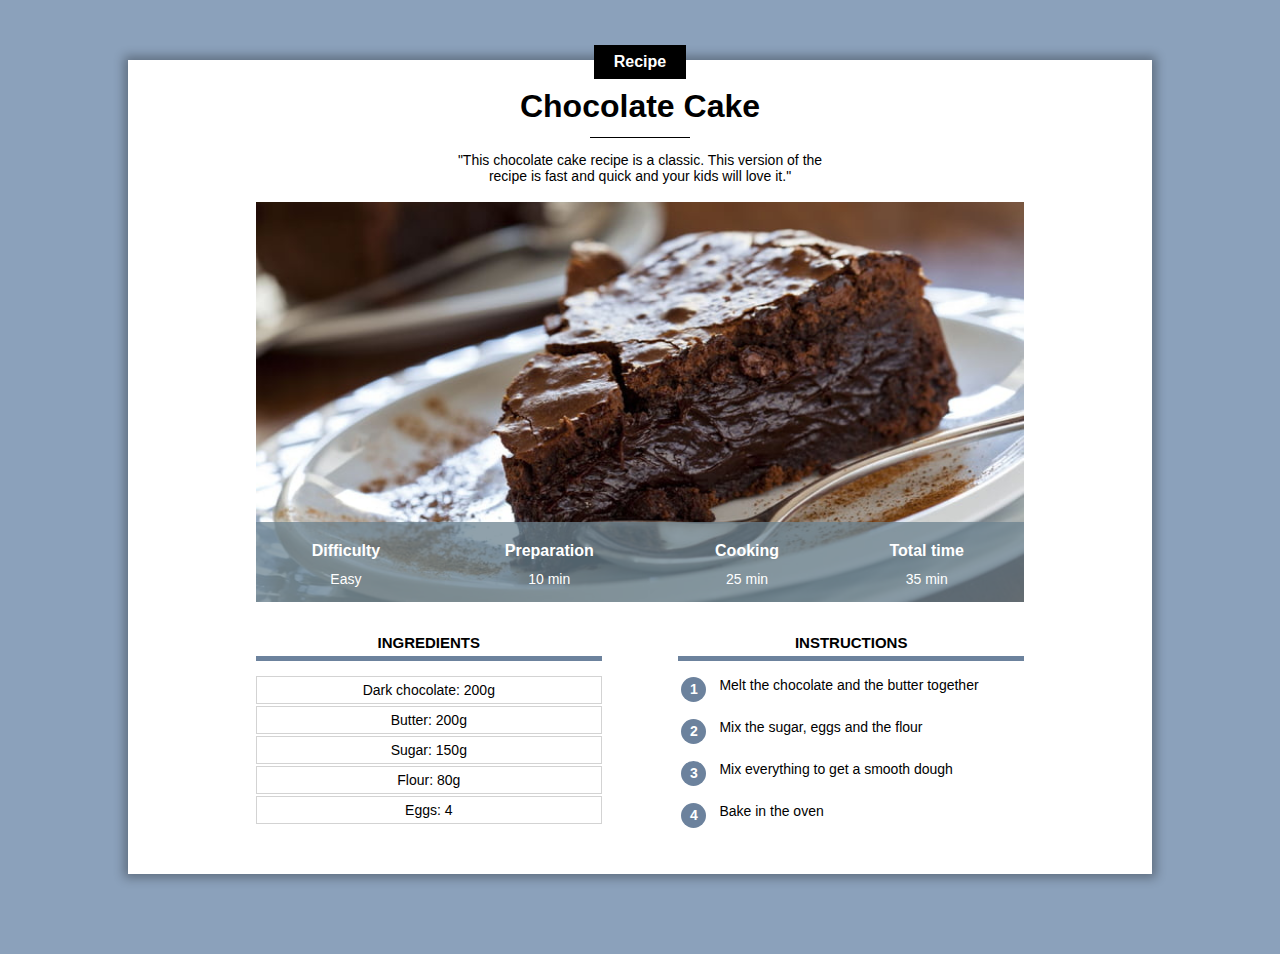
==== index.html @ fa5b0fcd "Rename recipe.html to index.html" ====
<!DOCTYPE html>
<html lang="en">
    <head>
        <title>Chocolate Cake</title>
        <meta charset="UTF-8">
        <link rel="stylesheet" href="recipe.css">
    </head>
    <body>
        <div class="content">
            <div class="center category">
                <p class="category">Recipe</p>
            </div>

            <h1>Chocolate Cake</h1>

            <div class="separator"></div>

            <div class="center">
                <p class="description">"This chocolate cake recipe is a classic. This version of the recipe is fast and quick and your kids will love it."</p>
            </div>

            <div class="info">
                <img class="center info" src="cake.jpg">

                <table class="info">
                    <tr>
                        <th>Difficulty</th>
                        <th>Preparation</th>
                        <th>Cooking</th>
                        <th>Total time</th>
                    </tr>
                    <tr>
                        <td>Easy</td>
                        <td>10 min</td>
                        <td>25 min</td>
                        <td>35 min</td>
                    </tr>
                </table>
            </div>

            <div>
                <div class="col1 col">
                    <h2>Ingredients</h2>
                    <div class="ingredients">
                        <p>Dark chocolate: 200g</p>
                        <p>Butter: 200g</p>
                        <p>Sugar: 150g</p>
                        <p>Flour: 80g</p>
                        <p>Eggs: 4</p>
                    </div>
                </div>

                <div class="col2 col">
                    <h2>Instructions</h2>
                    <table class="instructions">
                        <tr><td><p class="number"}>1</p></td><td class="instruction_step">Melt the chocolate and the butter together</td></tr>
                        <tr><td><p class="number"}>2</p></td><td class="instruction_step">Mix the sugar, eggs and the flour</td></tr>
                        <tr><td><p class="number"}>3</p></td><td class="instruction_step">Mix everything to get a smooth dough</td></tr>
                        <tr><td><p class="number"}>4</p></td><td class="instruction_step">Bake in the oven</td></tr>
                    </table>
                </div>
            </div>
        </div>
    </body>
</html>
---- recipe.css ----
* {
    overflow: auto;
}

body {
    background-color: #8BA1BB;
    font-family: Arial;
    margin: 0
}

div.content {
    background-color: white;
    margin: 60px 10% 80px 10%; 
    /* top, right, bottom, left */
    padding: 0px 10% 30px 10%;
    min-width: 360px;
    box-shadow: 0px 0px 10px 4px #00000050;
    overflow: visible;
}

h1 {
    text-align: center;
    margin-top: 5px;
    margin-bottom: 12px;
}

p.description {
    text-align: center;
    max-width: 400px;
    display: inline-block;
    font-size: 14px;
}

.center {
    text-align: center;
    width: 100%;
}

div.category {
    margin-bottom: 0px;
    margin-top: 0px;
    overflow: visible;
}

p.category {
    background-color: black;
    color: white;
    display: inline-block;
    margin-top: -15px;
    margin-bottom: 0px;
    padding: 8px 20px;
    font-weight: bold;
    font-size: 16px;
}

div.separator {
    height: 1px;
    width: 100px;
    background-color: black;
    margin-left: auto;
    margin-right: auto;
}

table.info {
    position:absolute; 
    bottom: 0px; 
    width: 100%; 
    color:white; 
    background-color: #6C8290C0; 
    height: 80px;
}

div.info {
    position:relative;
}

/* All the td of the table that has a info class */
table.info td {
    text-align: center;
    vertical-align: top;
    font-size: 14px;
}

table.info th {
    vertical-align: bottom;
    padding-bottom: 8px;
    font-size: 16px;
}

img.info {
    display: block;
    max-height: 400px;
    object-fit: cover;
    min-height: 200px;
    background-color: lightgray
}

div.col{
    width: 45%;
    margin-top: 20px;
}

div.col h2 {
    text-align: center;
    text-transform: uppercase;
    font-size: 15px;
    /* border: 10px solid black; */
    border-bottom: 5px solid #6C829D;
    padding-bottom: 5px;
}

div.col1 {
    display: inline-block;
    margin-right: 10%;
}

/* because col2 is a float, the content background won't follow if the col2 goes longer on the page. */
/* solution: add : overflow: auto; to the div.content. */
div.col2 {
    float: right; 
}

div.ingredients p {
    border: 1px solid lightgray;
    text-align: center;
    font-size: 14px;
    padding-top: 5px;
    padding-bottom: 5px;
    margin-top: 2px;
    margin-bottom: 2px;
}

table.instructions p.number {
    background-color: #6C829D;
    color: white;
    font-size: 14px;
    font-weight: bold;
    width: 25px;
    height: 25px;
    text-align: center;
    padding-top: 4px;
    box-sizing: border-box;
    border-radius: 50%;
    margin: 0;
}

table.instructions td.instruction_step {
    font-size: 14px;
    padding-left: 10px;
    padding-bottom: 10px;
}

table.instructions td{
    vertical-align: top;
}

table.instructions tr{
    height: 40px;
}
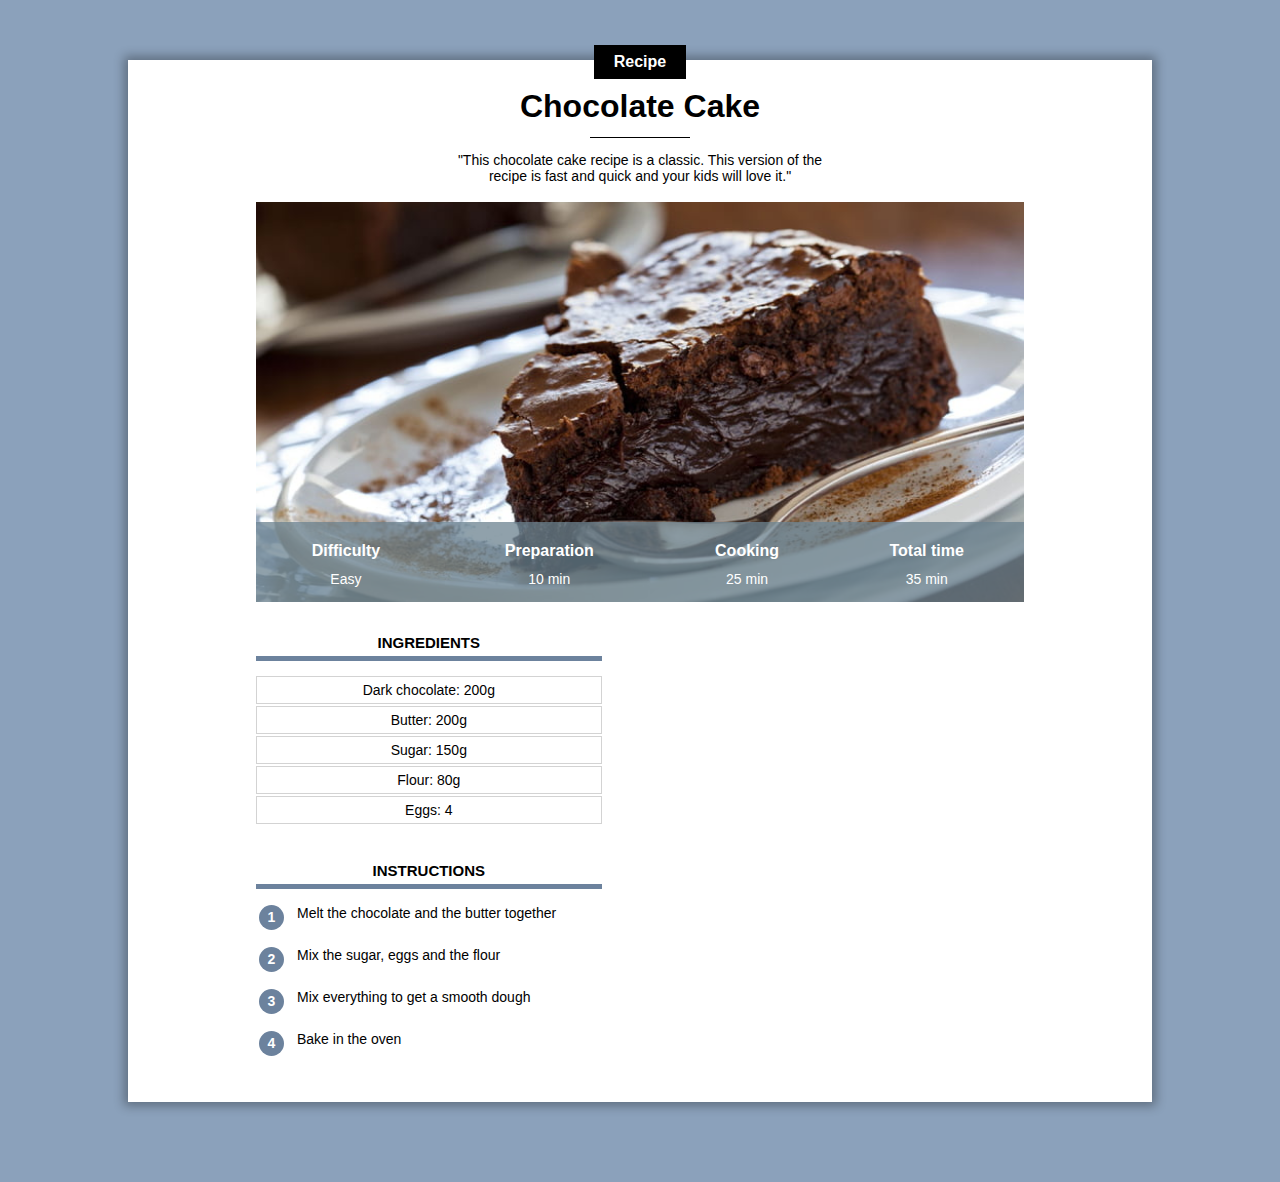
==== commit 9d5530f7: "Update index.html" ====
--- a/index.html
+++ b/index.html
@@ -3,6 +3,7 @@
     <head>
         <title>Chocolate Cake</title>
         <meta charset="UTF-8">
+        <meta name="viewport" content="width=device-width, initial-scale=1.0">
         <link rel="stylesheet" href="recipe.css">
     </head>
     <body>
--- a/recipe.css
+++ b/recipe.css
@@ -10,10 +10,9 @@
 
 div.content {
     background-color: white;
-    margin: 60px 10% 80px 10%; 
-    /* top, right, bottom, left */
-    padding: 0px 10% 30px 10%;
-    min-width: 360px;
+    margin:40px 8px 40px 8px;
+    padding: 0px 8px 20px 8px;
+    /* min-width: 360px; */
     box-shadow: 0px 0px 10px 4px #00000050;
     overflow: visible;
 }
@@ -61,30 +60,30 @@
     margin-right: auto;
 }
 
+div.info {
+    position:relative;
+}
+
 table.info {
     position:absolute; 
     bottom: 0px; 
     width: 100%; 
     color:white; 
     background-color: #6C8290C0; 
-    height: 80px;
-}
-
-div.info {
-    position:relative;
+    height: 50px;
 }
 
 /* All the td of the table that has a info class */
 table.info td {
     text-align: center;
     vertical-align: top;
-    font-size: 14px;
+    font-size: 12px;
 }
 
 table.info th {
     vertical-align: bottom;
     padding-bottom: 8px;
-    font-size: 16px;
+    font-size: 14px;
 }
 
 img.info {
@@ -96,7 +95,7 @@
 }
 
 div.col{
-    width: 45%;
+    width: 100%;
     margin-top: 20px;
 }
 
@@ -111,14 +110,13 @@
 
 div.col1 {
     display: inline-block;
-    margin-right: 10%;
 }
 
 /* because col2 is a float, the content background won't follow if the col2 goes longer on the page. */
 /* solution: add : overflow: auto; to the div.content. */
-div.col2 {
+/* div.col2 {
     float: right; 
-}
+} */
 
 div.ingredients p {
     border: 1px solid lightgray;
@@ -157,3 +155,34 @@
 table.instructions tr{
     height: 40px;
 }
+
+/* For desktop styles: */
+@media only screen and (min-width: 768px) {
+    div.content {
+        /* only set what you want to be changed. The rest can be the same as the initial div.content class so can be omitted. */
+        margin: 60px 10% 80px 10%; 
+        padding: 0px 10% 30px 10%;
+        min-width: 360px;
+    }
+
+    table.info {
+        height: 80px;
+    }
+
+    table.info td {
+        font-size: 14px;
+    }
+    
+    table.info th {
+        font-size: 16px;
+    }
+
+    div.col{
+        width: 45%;
+    }
+
+    div.col1 {
+        margin-right: 10%;
+    }
+
+  }
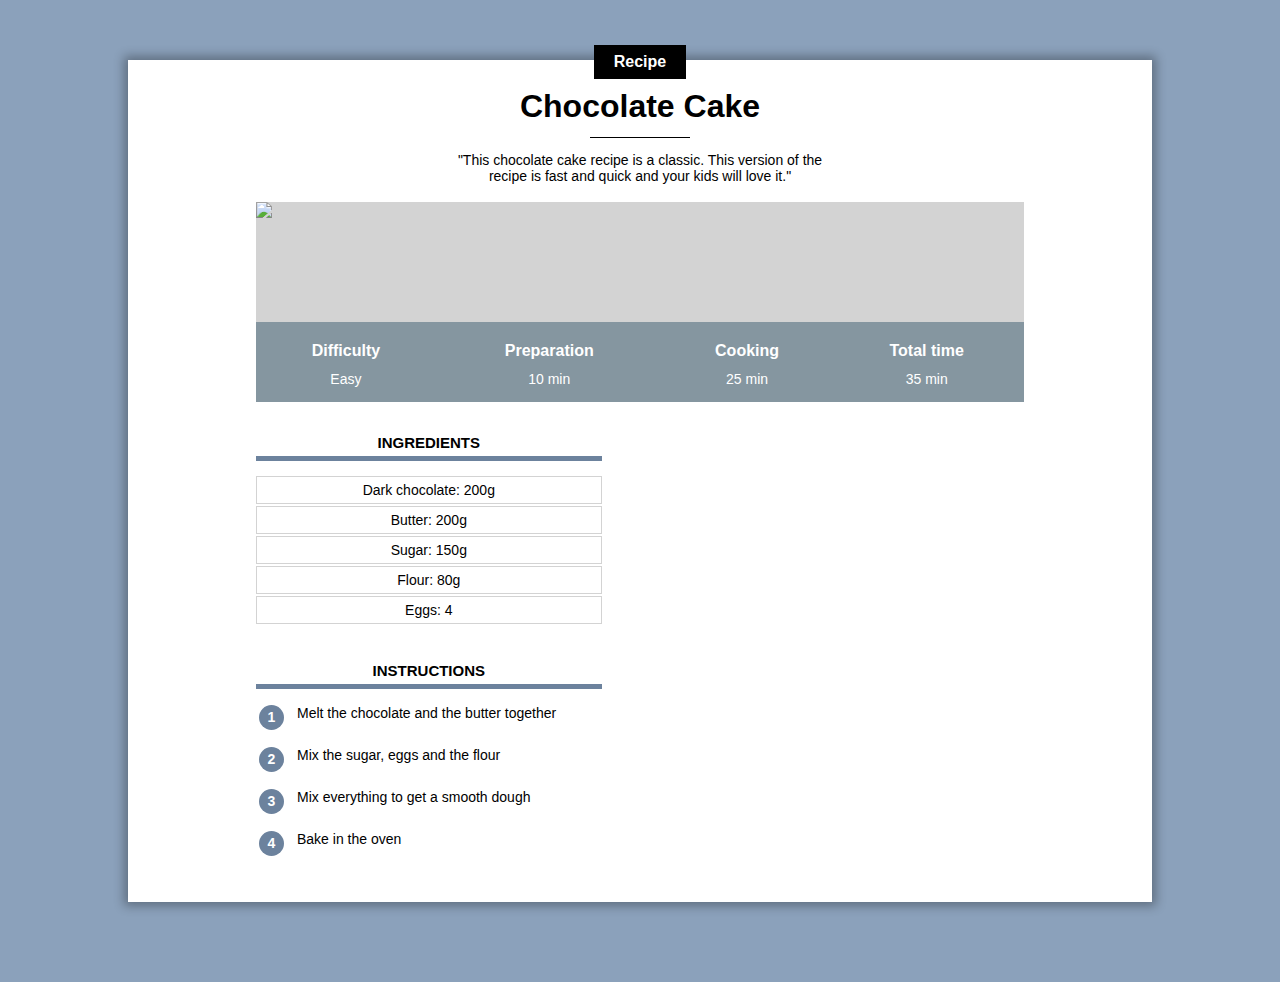
==== commit 56fa83a5: "Add files via upload" ====
--- a/index.html
+++ b/index.html
@@ -21,7 +21,7 @@
             </div>
 
             <div class="info">
-                <img class="center info" src="cake.jpg">
+                <img class="center info" src="https:jonathanroux.com/cake.jpg?id=999">
 
                 <table class="info">
                     <tr>
--- a/recipe.css
+++ b/recipe.css
@@ -185,4 +185,4 @@
         margin-right: 10%;
     }
 
-  }
+  }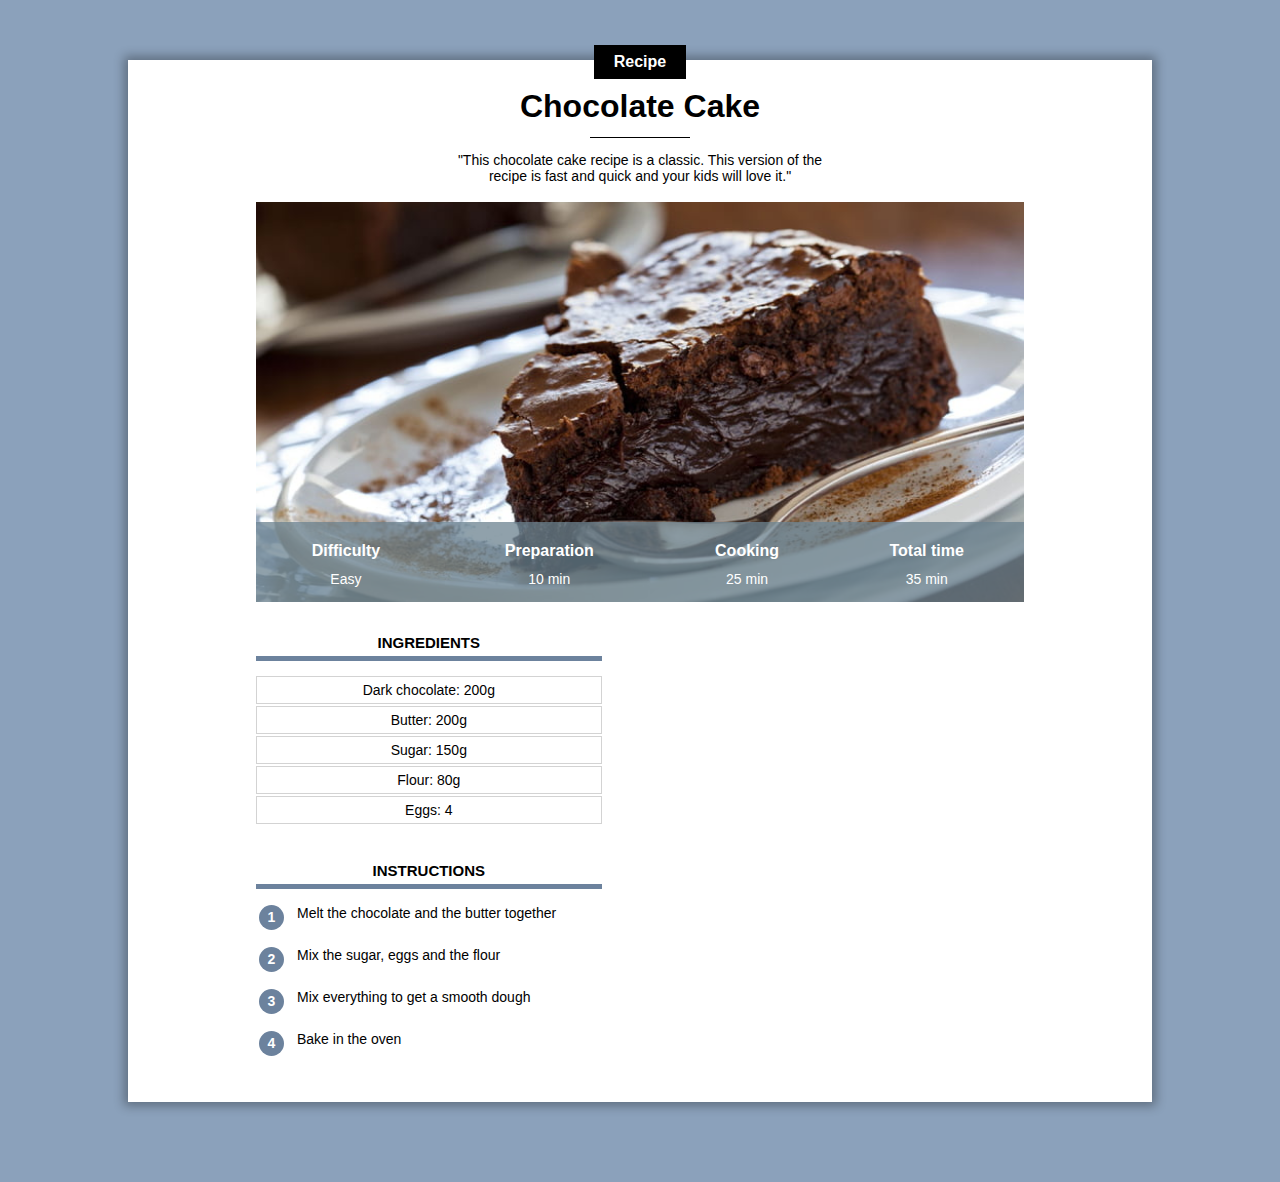
==== commit 830fd416: "Update index.html" ====
--- a/index.html
+++ b/index.html
@@ -21,7 +21,7 @@
             </div>
 
             <div class="info">
-                <img class="center info" src="https:jonathanroux.com/cake.jpg?id=999">
+                <img class="center info" src="cake.jpg">
 
                 <table class="info">
                     <tr>
